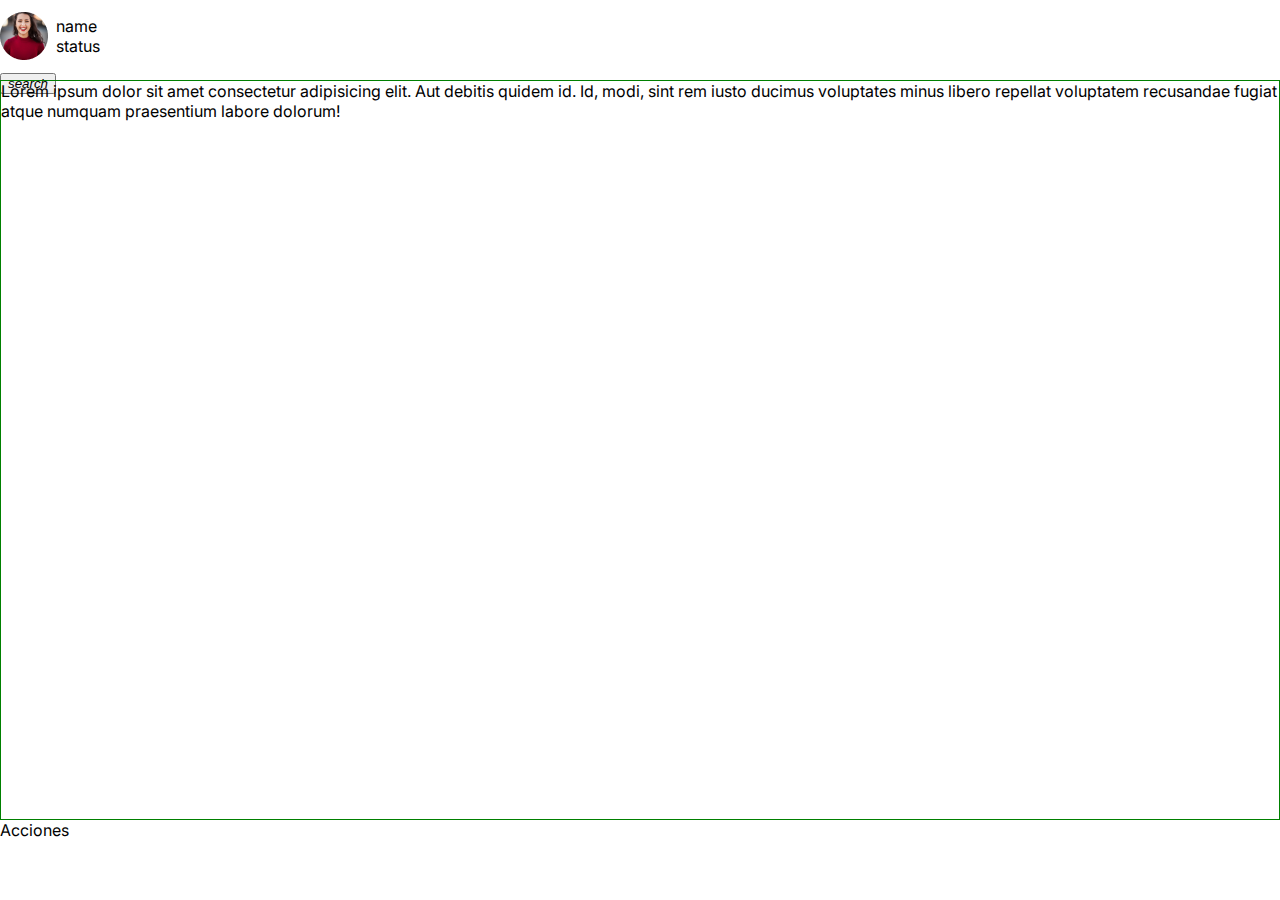
==== index.html @ f275841e "Iniciamos el proyecto de wpp web" ====
<!DOCTYPE html>
<html lang="es">
<head>
    <meta charset="UTF-8">
    <meta http-equiv="X-UA-Compatible" content="IE=edge">
    <meta name="viewport" content="width=device-width, initial-scale=1.0">
    <title>WhatsApp</title>
    <link rel="preconnect" href="https://fonts.googleapis.com">
<link rel="preconnect" href="https://fonts.gstatic.com" crossorigin>
<link href="https://fonts.googleapis.com/css2?family=Inter:wght@400;700&display=swap" rel="stylesheet">
    <link rel="stylesheet" href="./css/index.css">
</head>
<body>
    <div class="chat">
        <header class="header">
            <div class="user">
                <img src="./images/josefa.png" width="48" height="48" alt="Foto de perfil de Josefa">
                <p>
                    <span>name</span>
                    <span>status</span>
                </p>
            </div>
            <button class="button">
                <i>search</i>
            </button>
        </header>
        <div class="messages">
            Lorem ipsum dolor sit amet consectetur adipisicing elit. Aut debitis quidem id. Id, modi, sint rem iusto ducimus voluptates minus libero repellat voluptatem recusandae fugiat atque numquam praesentium labore dolorum!
        </div>
        <div class="actions">
            Acciones
        </div>
    </div>
</body>
</html>
---- css/index.css ----
@import './chat.css';
@import './messages.css';
@import './actions.css';


:root{
    --headerSize: 80px;
    --actionsSize: 80px;
    font-size: 16px;
}

body{
    margin: 0;
    font-family: 'inter', sans-serif;
}
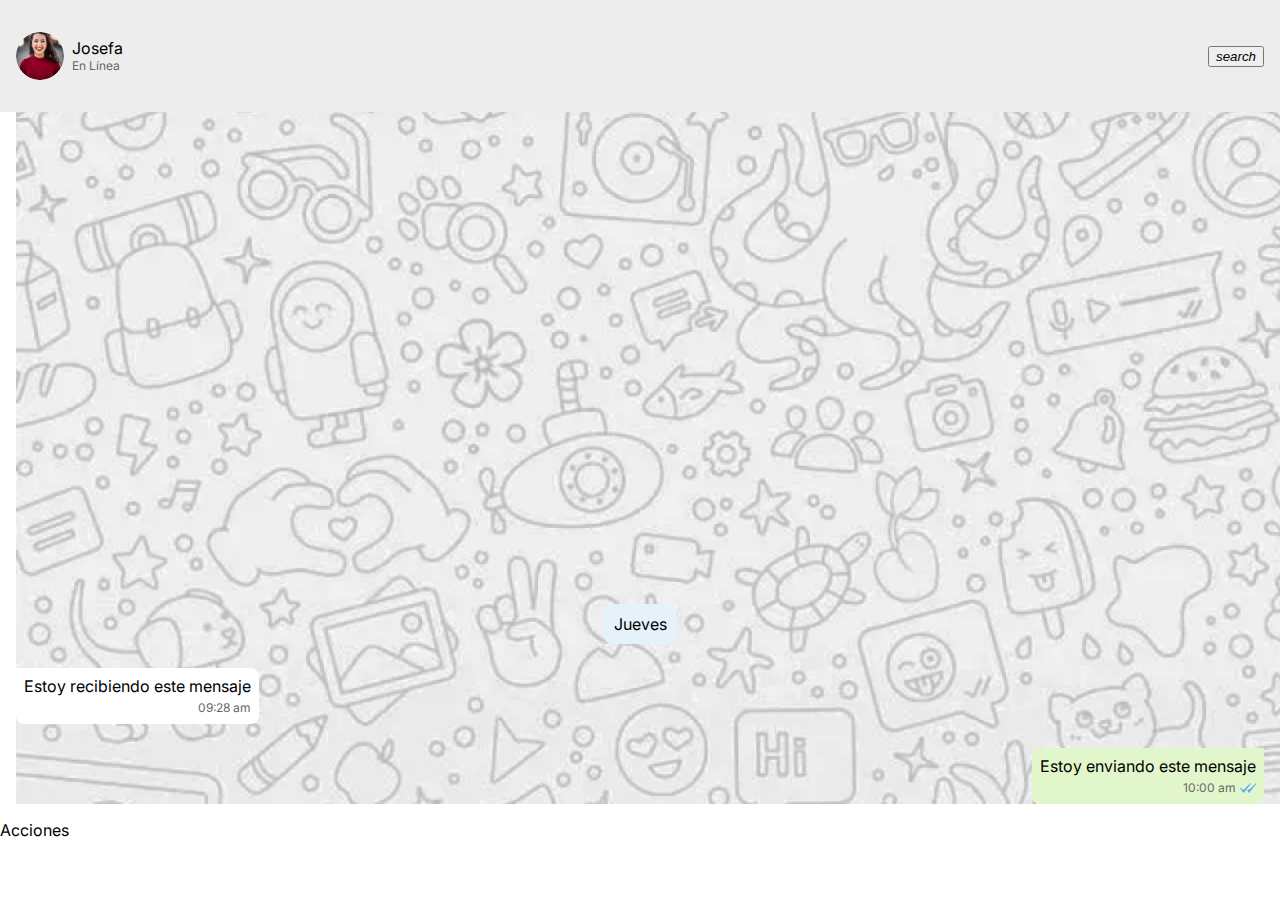
==== commit e8b19fc4: "Dimos estilos a el apartado del chat" ====
--- a/index.html
+++ b/index.html
@@ -13,19 +13,43 @@
 <body>
     <div class="chat">
         <header class="header">
-            <div class="user">
-                <img src="./images/josefa.png" width="48" height="48" alt="Foto de perfil de Josefa">
-                <p>
-                    <span>name</span>
-                    <span>status</span>
-                </p>
+            <div class="header-primary">
+                <div class="user">
+                    <img src="./images/josefa.png" width="48" height="48" alt="Foto de perfil de Josefa">
+                    <p>
+                        <span class="user-name">Josefa</span>
+                        <span class="user-status">En Línea</span>
+                    </p>
+                </div>
             </div>
-            <button class="button">
-                <i>search</i>
-            </button>
+            <div class="header-secondary">
+                <button class="button">
+                    <i>search</i>
+                </button>
+            </div>
         </header>
-        <div class="messages">
-            Lorem ipsum dolor sit amet consectetur adipisicing elit. Aut debitis quidem id. Id, modi, sint rem iusto ducimus voluptates minus libero repellat voluptatem recusandae fugiat atque numquam praesentium labore dolorum!
+        <div class="message-list">
+            <img src="./images/background-message-list.png" class="bg-image" alt="imagen de fodo">
+            <div class="message is-sender">
+                <div class="message-body">
+                    <p class="message-text">Estoy enviando este mensaje</p>
+                </div>
+                <div class="message-details">
+                    <span class="message-date">10:00 am</span>
+                    <span class="message-status is-dobleCheck"></span>
+                </div>
+            </div>
+            <div class="message is-receiver">
+                <div class="message-body">
+                    <p class="message-text">Estoy recibiendo este mensaje</p>
+                </div>
+                <div class="message-details">
+                    <span class="message-date">09:28 am</span>
+                </div>
+            </div>
+            <div class="date">
+                Jueves
+            </div>
         </div>
         <div class="actions">
             Acciones
--- a/css/index.css
+++ b/css/index.css
@@ -1,14 +1,32 @@
 @import './chat.css';
-@import './messages.css';
+@import './header.css';
+@import './user.css';
+@import './message-list.css';
 @import './actions.css';
-
 
 :root{
     --headerSize: 80px;
     --actionsSize: 80px;
     font-size: 16px;
-}
-
+    --black: #000000; 
+    --grey10: #666667; 
+    --grey20: #f2f2f2; 
+    --grey30: #f6f6f6; 
+    --grey40: #ededed; 
+    --white: #ffffff; 
+    --green10: #e1f7cb; 
+    --green20: #56bca6; 
+    --green30: #429488; 
+    --blue: #5cb3f0; 
+    --red: #ff4a4a; 
+    --body-16regular: 400 1rem/1.25rem Inter; 
+    --body-16bold: 700 1rem/1.25rem Inter; 
+    --body-14regular: 400 0.875rem/1.125rem Inter; 
+    --body-14regular_u: 500 0.875rem/1.25rem Inter; 
+    --caption-12bold: 700 0.75rem/1rem Inter; 
+    --caption-12regular: 400 0.75rem/1rem Inter; 
+    --caption-12regular_u: 400 0.75rem/1.25rem Inter; 
+    }
 body{
     margin: 0;
     font-family: 'inter', sans-serif;
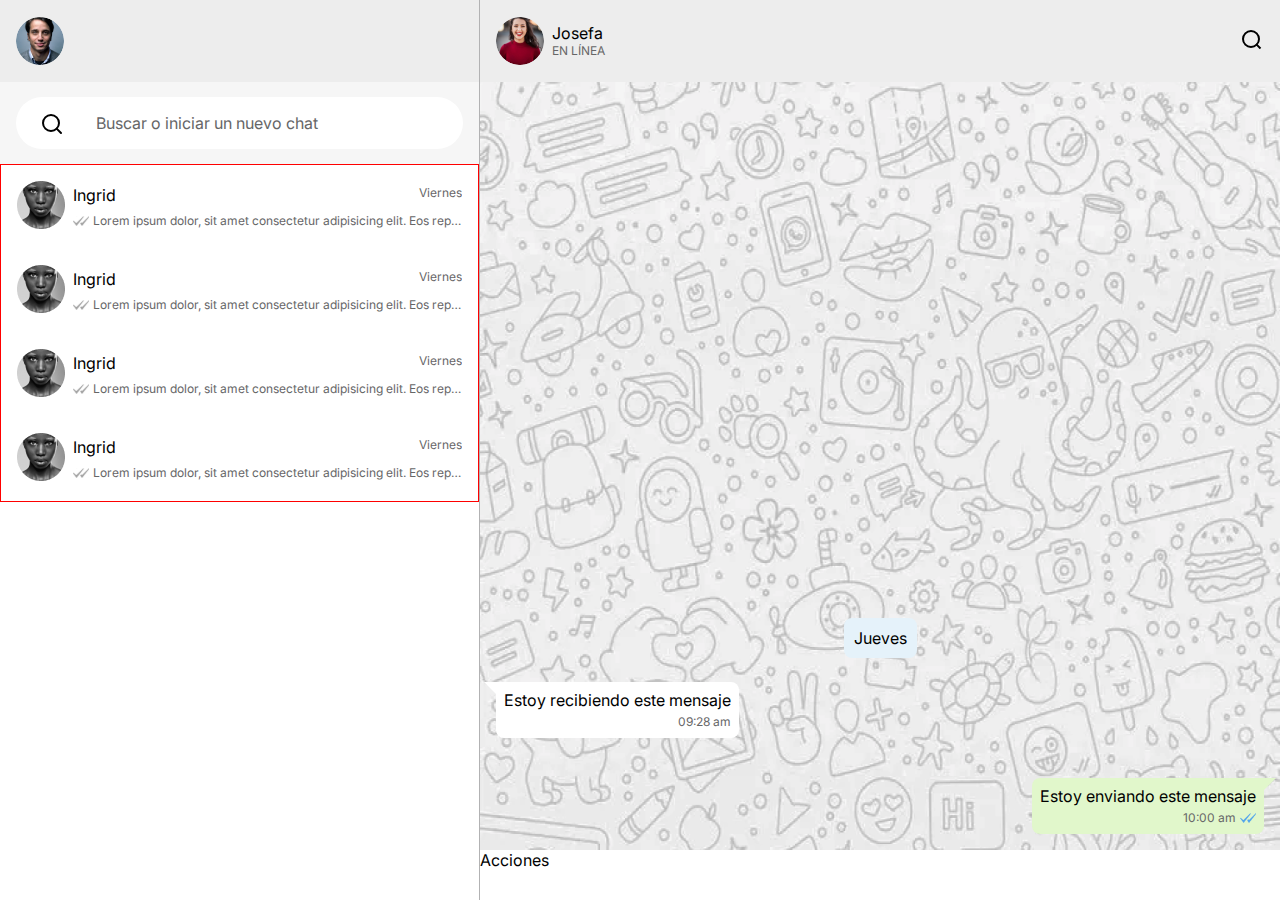
==== commit 95509350: "Creamos el sidebar y le dimos estilos" ====
--- a/index.html
+++ b/index.html
@@ -11,48 +11,141 @@
     <link rel="stylesheet" href="./css/index.css">
 </head>
 <body>
-    <div class="chat">
-        <header class="header">
-            <div class="header-primary">
-                <div class="user">
-                    <img src="./images/josefa.png" width="48" height="48" alt="Foto de perfil de Josefa">
-                    <p>
-                        <span class="user-name">Josefa</span>
-                        <span class="user-status">En Línea</span>
-                    </p>
+    <div class="layout">
+        <div class="sidebar">
+            <div class="header">
+                <div class="header-primary">
+                    <div class="user">
+                        <img src="./images/profile-photo.png" alt="Foto de perfil del usuario">
+                    </div>
                 </div>
             </div>
-            <div class="header-secondary">
-                <button class="button">
-                    <i>search</i>
-                </button>
+
+            <div class="search">
+                <form class="searcher" action="" role="search" aria-label="Buscar en la lista de chats">
+                    <button class="button">
+                        <img class="icon-search" src="./icons/search.svg" aria-hidden="true" alt="icono del buscador">
+                        <!-- <i class="icon-search" aria-hidden="true">Search</i> -->
+                    </button>
+                        <input type="search" placeholder="Buscar o iniciar un nuevo chat">
+                </form>
             </div>
-        </header>
-        <div class="message-list">
-            <img src="./images/background-message-list.png" class="bg-image" alt="imagen de fodo">
-            <div class="message is-sender">
-                <div class="message-body">
-                    <p class="message-text">Estoy enviando este mensaje</p>
+
+            <div class="chat-list">
+                <div class="sidebarChat">
+                    <div class="sidebarChat-img">
+                        <img src="./images/ingrid.png" alt="Foto de perfil de ingrid">
+                    </div>
+                    <div class="sidebarChat-text">
+                        <div class="sidebarChat-user">
+                            <span class="user-name">Ingrid</span>
+                            <span class="user-status">Viernes</span>
+                        </div>
+                        <div class="sidebarChat-message">
+                            <img src="./images/non-doble-check.svg" alt="">
+                            <span class="user-status">Lorem ipsum dolor, sit amet consectetur adipisicing elit. Eos repudiandae aspernatur iure reiciendis, dicta laudantium voluptatibus totam dolore delectus iusto ut suscipit corporis officia placeat! Aperiam commodi expedita doloribus sint.</span>
+                        </div>
+                    </div>
                 </div>
-                <div class="message-details">
-                    <span class="message-date">10:00 am</span>
-                    <span class="message-status is-dobleCheck"></span>
+
+                <div class="sidebarChat">
+                    <div class="sidebarChat-img">
+                        <img src="./images/ingrid.png" alt="Foto de perfil de ingrid">
+                    </div>
+                    <div class="sidebarChat-text">
+                        <div class="sidebarChat-user">
+                            <span class="user-name">Ingrid</span>
+                            <span class="user-status">Viernes</span>
+                        </div>
+                        <div class="sidebarChat-message">
+                            <img src="./images/non-doble-check.svg" alt="">
+                            <span class="user-status">Lorem ipsum dolor, sit amet consectetur adipisicing elit. Eos repudiandae aspernatur iure reiciendis, dicta laudantium voluptatibus totam dolore delectus iusto ut suscipit corporis officia placeat! Aperiam commodi expedita doloribus sint.</span>
+                        </div>
+                    </div>
+                </div>
+
+                <div class="sidebarChat">
+                    <div class="sidebarChat-img">
+                        <img src="./images/ingrid.png" alt="Foto de perfil de ingrid">
+                    </div>
+                    <div class="sidebarChat-text">
+                        <div class="sidebarChat-user">
+                            <span class="user-name">Ingrid</span>
+                            <span class="user-status">Viernes</span>
+                        </div>
+                        <div class="sidebarChat-message">
+                            <img src="./images/non-doble-check.svg" alt="">
+                            <span class="user-status">Lorem ipsum dolor, sit amet consectetur adipisicing elit. Eos repudiandae aspernatur iure reiciendis, dicta laudantium voluptatibus totam dolore delectus iusto ut suscipit corporis officia placeat! Aperiam commodi expedita doloribus sint.</span>
+                        </div>
+                    </div>
+                </div>
+
+                <div class="sidebarChat">
+                    <div class="sidebarChat-img">
+                        <img src="./images/ingrid.png" alt="Foto de perfil de ingrid">
+                    </div>
+                    <div class="sidebarChat-text">
+                        <div class="sidebarChat-user">
+                            <span class="user-name">Ingrid</span>
+                            <span class="user-status">Viernes</span>
+                        </div>
+                        <div class="sidebarChat-message">
+                            <img src="./images/non-doble-check.svg" alt="">
+                            <span class="user-status">Lorem ipsum dolor, sit amet consectetur adipisicing elit. Eos repudiandae aspernatur iure reiciendis, dicta laudantium voluptatibus totam dolore delectus iusto ut suscipit corporis officia placeat! Aperiam commodi expedita doloribus sint.</span>
+                        </div>
+                    </div>
+                </div>
+
+            </div>
+
+        </div>
+
+
+        <div class="chat">
+            <header class="header">
+                <div class="header-primary">
+                    <div class="user">
+                        <img src="./images/josefa.png" width="48" height="48" alt="Foto de perfil de Josefa">
+                        <p>
+                            <span class="user-name">Josefa</span>
+                            <span class="user-status">En Línea</span>
+                        </p>
+                    </div>
+                </div>
+                <div class="header-secondary">
+                    <button class="button" aria-label="Buscar en los mensajes de este chat">
+                        <img class="icon-search" src="./icons/search.svg" aria-hidden="true" alt="icono del buscador">
+
+                        <!-- <i>search</i> -->
+                    </button>
+                </div>
+            </header>
+            <div class="message-list">
+                <img src="./images/background-message-list.png" class="bg-image" alt="imagen de fodo">
+                <div class="message is-sender">
+                    <div class="message-body">
+                        <p class="message-text">Estoy enviando este mensaje</p>
+                    </div>
+                    <div class="message-details">
+                        <span class="message-date">10:00 am</span>
+                        <span class="message-status is-dobleCheck"></span>
+                    </div>
+                </div>
+                <div class="message is-receiver">
+                    <div class="message-body">
+                        <p class="message-text">Estoy recibiendo este mensaje</p>
+                    </div>
+                    <div class="message-details">
+                        <span class="message-date">09:28 am</span>
+                    </div>
+                </div>
+                <div class="date">
+                    Jueves
                 </div>
             </div>
-            <div class="message is-receiver">
-                <div class="message-body">
-                    <p class="message-text">Estoy recibiendo este mensaje</p>
-                </div>
-                <div class="message-details">
-                    <span class="message-date">09:28 am</span>
-                </div>
+            <div class="actions">
+                Acciones
             </div>
-            <div class="date">
-                Jueves
-            </div>
-        </div>
-        <div class="actions">
-            Acciones
         </div>
     </div>
 </body>
--- a/css/index.css
+++ b/css/index.css
@@ -1,12 +1,15 @@
+@import './layout.css';
+@import './sidebar.css';
 @import './chat.css';
 @import './header.css';
 @import './user.css';
 @import './message-list.css';
 @import './actions.css';
+@import './buttons.css';
 
 :root{
-    --headerSize: 80px;
-    --actionsSize: 80px;
+    --headerSize: 50px;
+    --actionsSize: 50px;
     font-size: 16px;
     --black: #000000; 
     --grey10: #666667; 
@@ -27,10 +30,15 @@
     --caption-12regular: 400 0.75rem/1rem Inter; 
     --caption-12regular_u: 400 0.75rem/1.25rem Inter; 
     }
+
 body{
     margin: 0;
     font-family: 'inter', sans-serif;
+    min-block-size: 100vh;
 }
 
 
 
+/* *{
+    border: 1px solid red;
+} */
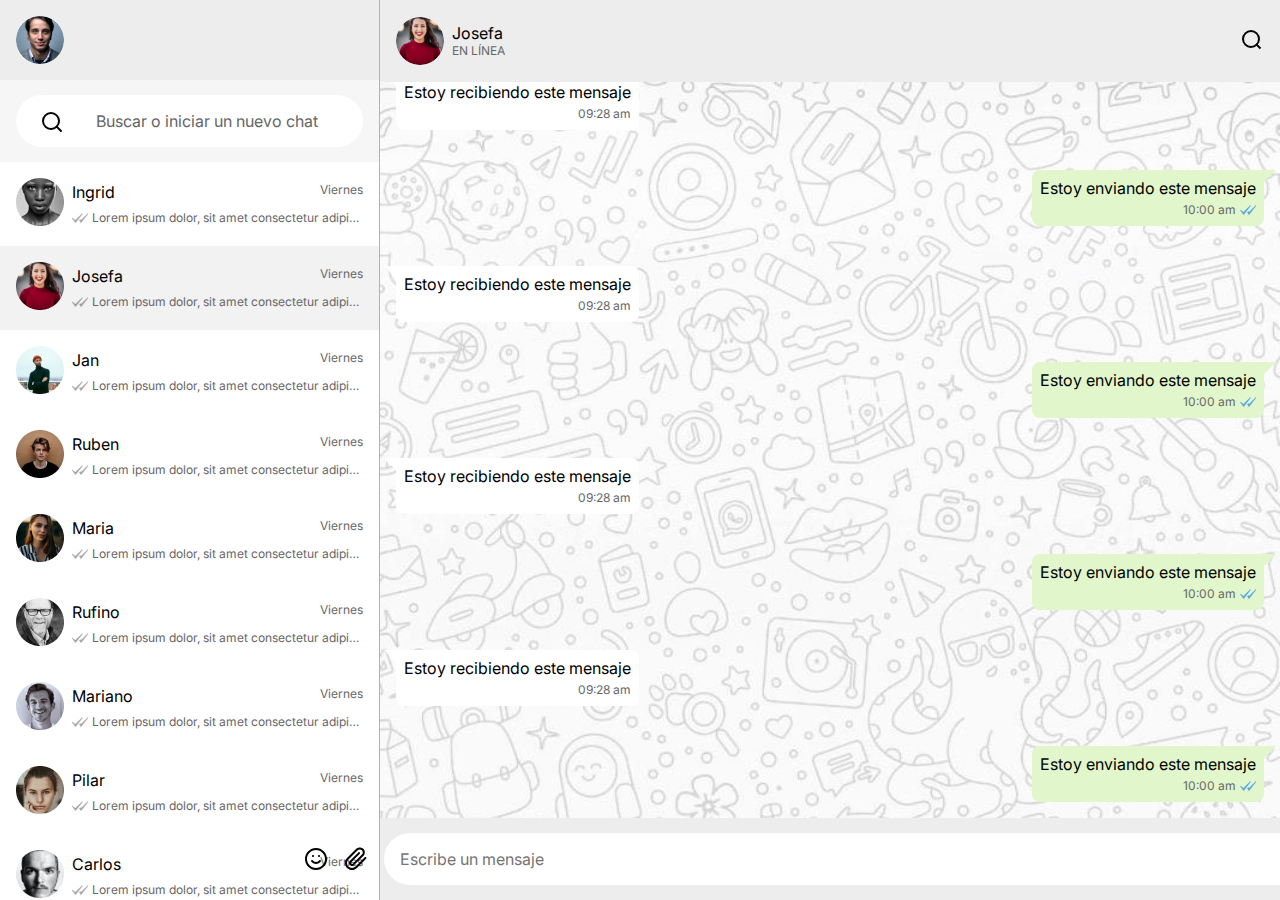
==== commit fddc39cc: "Finalizamos el sidebar y empezamos a ultimar detalles del chat" ====
--- a/index.html
+++ b/index.html
@@ -34,7 +34,7 @@
             <div class="chat-list">
                 <div class="sidebarChat">
                     <div class="sidebarChat-img">
-                        <img src="./images/ingrid.png" alt="Foto de perfil de ingrid">
+                        <img src="./images/ingrid.png" height="48" width="48" alt="Foto de perfil de ingrid">
                     </div>
                     <div class="sidebarChat-text">
                         <div class="sidebarChat-user">
@@ -48,53 +48,151 @@
                     </div>
                 </div>
 
-                <div class="sidebarChat">
-                    <div class="sidebarChat-img">
-                        <img src="./images/ingrid.png" alt="Foto de perfil de ingrid">
-                    </div>
-                    <div class="sidebarChat-text">
-                        <div class="sidebarChat-user">
-                            <span class="user-name">Ingrid</span>
-                            <span class="user-status">Viernes</span>
-                        </div>
-                        <div class="sidebarChat-message">
-                            <img src="./images/non-doble-check.svg" alt="">
-                            <span class="user-status">Lorem ipsum dolor, sit amet consectetur adipisicing elit. Eos repudiandae aspernatur iure reiciendis, dicta laudantium voluptatibus totam dolore delectus iusto ut suscipit corporis officia placeat! Aperiam commodi expedita doloribus sint.</span>
-                        </div>
-                    </div>
-                </div>
-
-                <div class="sidebarChat">
-                    <div class="sidebarChat-img">
-                        <img src="./images/ingrid.png" alt="Foto de perfil de ingrid">
-                    </div>
-                    <div class="sidebarChat-text">
-                        <div class="sidebarChat-user">
-                            <span class="user-name">Ingrid</span>
-                            <span class="user-status">Viernes</span>
-                        </div>
-                        <div class="sidebarChat-message">
-                            <img src="./images/non-doble-check.svg" alt="">
-                            <span class="user-status">Lorem ipsum dolor, sit amet consectetur adipisicing elit. Eos repudiandae aspernatur iure reiciendis, dicta laudantium voluptatibus totam dolore delectus iusto ut suscipit corporis officia placeat! Aperiam commodi expedita doloribus sint.</span>
-                        </div>
-                    </div>
-                </div>
-
-                <div class="sidebarChat">
-                    <div class="sidebarChat-img">
-                        <img src="./images/ingrid.png" alt="Foto de perfil de ingrid">
-                    </div>
-                    <div class="sidebarChat-text">
-                        <div class="sidebarChat-user">
-                            <span class="user-name">Ingrid</span>
-                            <span class="user-status">Viernes</span>
-                        </div>
-                        <div class="sidebarChat-message">
-                            <img src="./images/non-doble-check.svg" alt="">
-                            <span class="user-status">Lorem ipsum dolor, sit amet consectetur adipisicing elit. Eos repudiandae aspernatur iure reiciendis, dicta laudantium voluptatibus totam dolore delectus iusto ut suscipit corporis officia placeat! Aperiam commodi expedita doloribus sint.</span>
-                        </div>
-                    </div>
-                </div>
+                <div class="sidebarChat  is-active">
+                    <div class="sidebarChat-img">
+                        <img src="./images/josefa.png" height="48" width="48" alt="Foto de perfil de Josefa">
+                    </div>
+                    <div class="sidebarChat-text">
+                        <div class="sidebarChat-user">
+                            <span class="user-name">Josefa</span>
+                            <span class="user-status">Viernes</span>
+                        </div>
+                        <div class="sidebarChat-message">
+                            <img src="./images/non-doble-check.svg" alt="">
+                            <span class="user-status">Lorem ipsum dolor, sit amet consectetur adipisicing elit. Eos repudiandae aspernatur iure reiciendis, dicta laudantium voluptatibus totam dolore delectus iusto ut suscipit corporis officia placeat! Aperiam commodi expedita doloribus sint.</span>
+                        </div>
+                    </div>
+                </div>
+
+                <div class="sidebarChat">
+                    <div class="sidebarChat-img">
+                        <img src="./images/jan.png" height="48" width="48" alt="Foto de perfil de Jan">
+                    </div>
+                    <div class="sidebarChat-text">
+                        <div class="sidebarChat-user">
+                            <span class="user-name">Jan</span>
+                            <span class="user-status">Viernes</span>
+                        </div>
+                        <div class="sidebarChat-message">
+                            <img src="./images/non-doble-check.svg" alt="">
+                            <span class="user-status">Lorem ipsum dolor, sit amet consectetur adipisicing elit. Eos repudiandae aspernatur iure reiciendis, dicta laudantium voluptatibus totam dolore delectus iusto ut suscipit corporis officia placeat! Aperiam commodi expedita doloribus sint.</span>
+                        </div>
+                    </div>
+                </div>
+
+                <div class="sidebarChat">
+                    <div class="sidebarChat-img">
+                        <img src="./images/ruben.png" height="48" width="48" alt="Foto de perfil de Ruben">
+                    </div>
+                    <div class="sidebarChat-text">
+                        <div class="sidebarChat-user">
+                            <span class="user-name">Ruben</span>
+                            <span class="user-status">Viernes</span>
+                        </div>
+                        <div class="sidebarChat-message">
+                            <img src="./images/non-doble-check.svg" alt="">
+                            <span class="user-status">Lorem ipsum dolor, sit amet consectetur adipisicing elit. Eos repudiandae aspernatur iure reiciendis, dicta laudantium voluptatibus totam dolore delectus iusto ut suscipit corporis officia placeat! Aperiam commodi expedita doloribus sint.</span>
+                        </div>
+                    </div>
+                </div>
+
+                <div class="sidebarChat">
+                    <div class="sidebarChat-img">
+                        <img src="./images/maria.png" height="48" width="48" alt="Foto de perfil de Maria">
+                    </div>
+                    <div class="sidebarChat-text">
+                        <div class="sidebarChat-user">
+                            <span class="user-name">Maria</span>
+                            <span class="user-status">Viernes</span>
+                        </div>
+                        <div class="sidebarChat-message">
+                            <img src="./images/non-doble-check.svg" alt="">
+                            <span class="user-status">Lorem ipsum dolor, sit amet consectetur adipisicing elit. Eos repudiandae aspernatur iure reiciendis, dicta laudantium voluptatibus totam dolore delectus iusto ut suscipit corporis officia placeat! Aperiam commodi expedita doloribus sint.</span>
+                        </div>
+                    </div>
+                </div>
+
+                <div class="sidebarChat">
+                    <div class="sidebarChat-img">
+                        <img src="./images/rufino.png" height="48" width="48" alt="Foto de perfil de Rufino">
+                    </div>
+                    <div class="sidebarChat-text">
+                        <div class="sidebarChat-user">
+                            <span class="user-name">Rufino</span>
+                            <span class="user-status">Viernes</span>
+                        </div>
+                        <div class="sidebarChat-message">
+                            <img src="./images/non-doble-check.svg" alt="">
+                            <span class="user-status">Lorem ipsum dolor, sit amet consectetur adipisicing elit. Eos repudiandae aspernatur iure reiciendis, dicta laudantium voluptatibus totam dolore delectus iusto ut suscipit corporis officia placeat! Aperiam commodi expedita doloribus sint.</span>
+                        </div>
+                    </div>
+                </div>
+
+                <div class="sidebarChat">
+                    <div class="sidebarChat-img">
+                        <img src="./images/mariano.png" height="48" width="48" alt="Foto de perfil de Mariano">
+                    </div>
+                    <div class="sidebarChat-text">
+                        <div class="sidebarChat-user">
+                            <span class="user-name">Mariano</span>
+                            <span class="user-status">Viernes</span>
+                        </div>
+                        <div class="sidebarChat-message">
+                            <img src="./images/non-doble-check.svg" alt="">
+                            <span class="user-status">Lorem ipsum dolor, sit amet consectetur adipisicing elit. Eos repudiandae aspernatur iure reiciendis, dicta laudantium voluptatibus totam dolore delectus iusto ut suscipit corporis officia placeat! Aperiam commodi expedita doloribus sint.</span>
+                        </div>
+                    </div>
+                </div>
+
+                <div class="sidebarChat">
+                    <div class="sidebarChat-img">
+                        <img src="./images/pilar.png" height="48" width="48" alt="Foto de perfil de Pilar">
+                    </div>
+                    <div class="sidebarChat-text">
+                        <div class="sidebarChat-user">
+                            <span class="user-name">Pilar</span>
+                            <span class="user-status">Viernes</span>
+                        </div>
+                        <div class="sidebarChat-message">
+                            <img src="./images/non-doble-check.svg" alt="">
+                            <span class="user-status">Lorem ipsum dolor, sit amet consectetur adipisicing elit. Eos repudiandae aspernatur iure reiciendis, dicta laudantium voluptatibus totam dolore delectus iusto ut suscipit corporis officia placeat! Aperiam commodi expedita doloribus sint.</span>
+                        </div>
+                    </div>
+                </div>
+
+                <div class="sidebarChat">
+                    <div class="sidebarChat-img">
+                        <img src="./images/carlos.png" height="48" width="48" alt="Foto de perfil de Carlos">
+                    </div>
+                    <div class="sidebarChat-text">
+                        <div class="sidebarChat-user">
+                            <span class="user-name">Carlos</span>
+                            <span class="user-status">Viernes</span>
+                        </div>
+                        <div class="sidebarChat-message">
+                            <img src="./images/non-doble-check.svg" alt="">
+                            <span class="user-status">Lorem ipsum dolor, sit amet consectetur adipisicing elit. Eos repudiandae aspernatur iure reiciendis, dicta laudantium voluptatibus totam dolore delectus iusto ut suscipit corporis officia placeat! Aperiam commodi expedita doloribus sint.</span>
+                        </div>
+                    </div>
+                </div>
+
+                <div class="sidebarChat">
+                    <div class="sidebarChat-img">
+                        <img class="mauricioImg" src="./images/cv-image.jpg" height="48" width="48" alt="Foto de perfil de Mauricio">
+                    </div>
+                    <div class="sidebarChat-text">
+                        <div class="sidebarChat-user">
+                            <span class="user-name">Mauricio</span>
+                            <span class="user-status">Viernes</span>
+                        </div>
+                        <div class="sidebarChat-message">
+                            <img src="./images/non-doble-check.svg" alt="">
+                            <span class="user-status">Lorem ipsum dolor, sit amet consectetur adipisicing elit. Eos repudiandae aspernatur iure reiciendis, dicta laudantium voluptatibus totam dolore delectus iusto ut suscipit corporis officia placeat! Aperiam commodi expedita doloribus sint.</span>
+                        </div>
+                    </div>
+                </div>
+
+
 
             </div>
 
@@ -121,7 +219,80 @@
                 </div>
             </header>
             <div class="message-list">
-                <img src="./images/background-message-list.png" class="bg-image" alt="imagen de fodo">
+
+                <div class="message is-sender">
+                    <div class="message-body">
+                        <p class="message-text">Estoy enviando este mensaje</p>
+                    </div>
+                    <div class="message-details">
+                        <span class="message-date">10:00 am</span>
+                        <span class="message-status is-dobleCheck"></span>
+                    </div>
+                </div>
+                <div class="message is-receiver">
+                    <div class="message-body">
+                        <p class="message-text">Estoy recibiendo este mensaje</p>
+                    </div>
+                    <div class="message-details">
+                        <span class="message-date">09:28 am</span>
+                    </div>
+                </div>
+
+                <div class="message is-sender">
+                    <div class="message-body">
+                        <p class="message-text">Estoy enviando este mensaje</p>
+                    </div>
+                    <div class="message-details">
+                        <span class="message-date">10:00 am</span>
+                        <span class="message-status is-dobleCheck"></span>
+                    </div>
+                </div>
+                <div class="message is-receiver">
+                    <div class="message-body">
+                        <p class="message-text">Estoy recibiendo este mensaje</p>
+                    </div>
+                    <div class="message-details">
+                        <span class="message-date">09:28 am</span>
+                    </div>
+                </div>
+
+                <div class="message is-sender">
+                    <div class="message-body">
+                        <p class="message-text">Estoy enviando este mensaje</p>
+                    </div>
+                    <div class="message-details">
+                        <span class="message-date">10:00 am</span>
+                        <span class="message-status is-dobleCheck"></span>
+                    </div>
+                </div>
+                <div class="message is-receiver">
+                    <div class="message-body">
+                        <p class="message-text">Estoy recibiendo este mensaje</p>
+                    </div>
+                    <div class="message-details">
+                        <span class="message-date">09:28 am</span>
+                    </div>
+                </div>
+
+                <div class="message is-sender">
+                    <div class="message-body">
+                        <p class="message-text">Estoy enviando este mensaje</p>
+                    </div>
+                    <div class="message-details">
+                        <span class="message-date">10:00 am</span>
+                        <span class="message-status is-dobleCheck"></span>
+                    </div>
+                </div>
+                <div class="message is-receiver">
+                    <div class="message-body">
+                        <p class="message-text">Estoy recibiendo este mensaje</p>
+                    </div>
+                    <div class="message-details">
+                        <span class="message-date">09:28 am</span>
+                    </div>
+                </div>
+
+
                 <div class="message is-sender">
                     <div class="message-body">
                         <p class="message-text">Estoy enviando este mensaje</p>
@@ -144,7 +315,26 @@
                 </div>
             </div>
             <div class="actions">
-                Acciones
+                <div class="emoji">
+                    <button class="button">
+                        <img src="./icons/smile.svg" alt="">
+                    </button>
+                </div>
+                <div class="paperclip">
+                    <button class="button">
+                        <img src="./icons/paperclip.svg" alt="">
+                    </button>
+                </div>
+                <div class="input">
+                    <form action="" aria-label="Ingresar mensaje">
+                        <input type="text" name="ingresar mensaje" placeholder="Escribe un mensaje">
+                    </form>
+                </div>
+                <div class="mic">
+                    <button class="button">
+                        <img src="./icons/mic.svg" alt="">
+                    </button>
+                </div>
             </div>
         </div>
     </div>
--- a/css/index.css
+++ b/css/index.css
@@ -13,6 +13,7 @@
     font-size: 16px;
     --black: #000000; 
     --grey10: #666667; 
+    --grey15: rgba(210, 210, 210, .7); 
     --grey20: #f2f2f2; 
     --grey30: #f6f6f6; 
     --grey40: #ededed; 
@@ -37,6 +38,19 @@
     min-block-size: 100vh;
 }
 
+::-webkit-scrollbar{
+    background-color: transparent;
+    inline-size: .5rem;
+}
+
+::-webkit-scrollbar-button{
+    display: none;
+}
+
+::-webkit-scrollbar-thumb{
+    background-color: var(--grey15);
+    opacity: 1;
+}
 
 
 /* *{
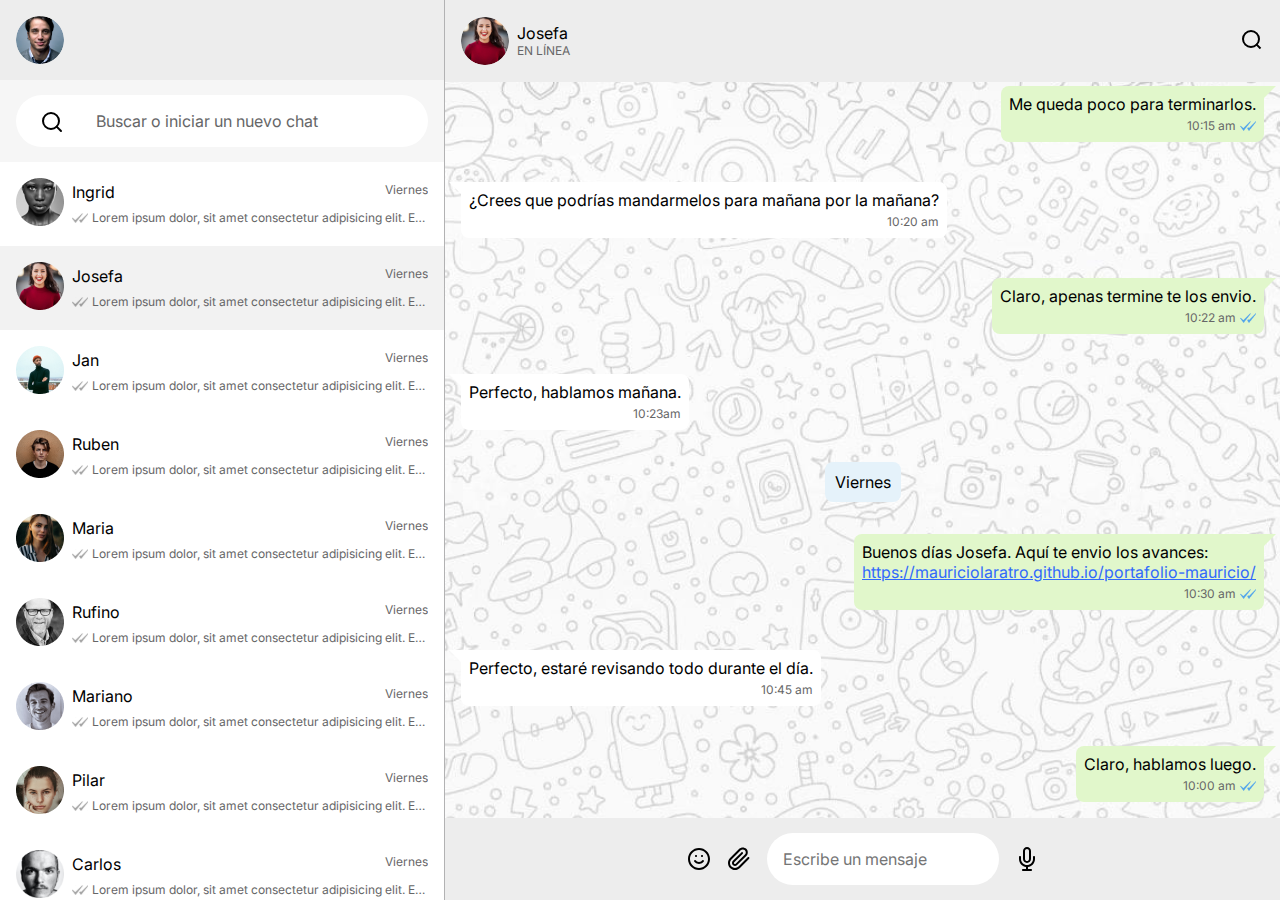
==== commit fb073f47: "Terminamos de dar estilos a los mensajes" ====
--- a/index.html
+++ b/index.html
@@ -222,7 +222,7 @@
 
                 <div class="message is-sender">
                     <div class="message-body">
-                        <p class="message-text">Estoy enviando este mensaje</p>
+                        <p class="message-text">Claro, hablamos luego.</p>
                     </div>
                     <div class="message-details">
                         <span class="message-date">10:00 am</span>
@@ -231,16 +231,75 @@
                 </div>
                 <div class="message is-receiver">
                     <div class="message-body">
-                        <p class="message-text">Estoy recibiendo este mensaje</p>
-                    </div>
-                    <div class="message-details">
-                        <span class="message-date">09:28 am</span>
-                    </div>
-                </div>
-
-                <div class="message is-sender">
-                    <div class="message-body">
-                        <p class="message-text">Estoy enviando este mensaje</p>
+                        <p class="message-text">Perfecto, estaré revisando todo durante el día.</p>
+                    </div>
+                    <div class="message-details">
+                        <span class="message-date">10:45 am</span>
+                    </div>
+                </div>
+
+                <div class="message is-sender">
+                    <div class="message-body">
+                        <p class="message-text">Buenos días Josefa. Aquí te envio los avances: <br> <a href="https://mauriciolaratro.github.io/portafolio-mauricio/">https://mauriciolaratro.github.io/portafolio-mauricio/</a></p>
+                    </div>
+                    <div class="message-details">
+                        <span class="message-date">10:30 am</span>
+                        <span class="message-status is-dobleCheck"></span>
+                    </div>
+                </div>
+                                
+                <div class="date">
+                    Viernes
+                </div>
+
+                <div class="message is-receiver">
+                    <div class="message-body">
+                        <p class="message-text">Perfecto, hablamos mañana.</p>
+                    </div>
+                    <div class="message-details">
+                        <span class="message-date">10:23am</span>
+                    </div>
+                </div>
+
+                <div class="message is-sender">
+                    <div class="message-body">
+                        <p class="message-text">Claro, apenas termine te los envio.</p>
+                    </div>
+                    <div class="message-details">
+                        <span class="message-date">10:22 am</span>
+                        <span class="message-status is-dobleCheck"></span>
+                    </div>
+                </div>
+                <div class="message is-receiver">
+                    <div class="message-body">
+                        <p class="message-text">¿Crees que podrías mandarmelos para mañana por la mañana?</p>
+                    </div>
+                    <div class="message-details">
+                        <span class="message-date">10:20 am</span>
+                    </div>
+                </div>
+                <div class="message is-sender">
+                    <div class="message-body">
+                        <p class="message-text">Me queda poco para terminarlos.</p>
+                    </div>
+                    <div class="message-details">
+                        <span class="message-date">10:15 am</span>
+                        <span class="message-status is-dobleCheck"></span>
+                    </div>
+                </div>
+                <div class="message is-receiver">
+                    <div class="message-body">
+                        <p class="message-text">Me alegro, bien también. <br> Te escribía para saber como vas con los avances.</p>
+                    </div>
+                    <div class="message-details">
+                        <span class="message-date">10:12 am</span>
+                    </div>
+                </div>
+
+
+                <div class="message is-sender">
+                    <div class="message-body">
+                        <p class="message-text">Hola Josefa, Bien ¿y tú?</p>
                     </div>
                     <div class="message-details">
                         <span class="message-date">10:00 am</span>
@@ -249,62 +308,7 @@
                 </div>
                 <div class="message is-receiver">
                     <div class="message-body">
-                        <p class="message-text">Estoy recibiendo este mensaje</p>
-                    </div>
-                    <div class="message-details">
-                        <span class="message-date">09:28 am</span>
-                    </div>
-                </div>
-
-                <div class="message is-sender">
-                    <div class="message-body">
-                        <p class="message-text">Estoy enviando este mensaje</p>
-                    </div>
-                    <div class="message-details">
-                        <span class="message-date">10:00 am</span>
-                        <span class="message-status is-dobleCheck"></span>
-                    </div>
-                </div>
-                <div class="message is-receiver">
-                    <div class="message-body">
-                        <p class="message-text">Estoy recibiendo este mensaje</p>
-                    </div>
-                    <div class="message-details">
-                        <span class="message-date">09:28 am</span>
-                    </div>
-                </div>
-
-                <div class="message is-sender">
-                    <div class="message-body">
-                        <p class="message-text">Estoy enviando este mensaje</p>
-                    </div>
-                    <div class="message-details">
-                        <span class="message-date">10:00 am</span>
-                        <span class="message-status is-dobleCheck"></span>
-                    </div>
-                </div>
-                <div class="message is-receiver">
-                    <div class="message-body">
-                        <p class="message-text">Estoy recibiendo este mensaje</p>
-                    </div>
-                    <div class="message-details">
-                        <span class="message-date">09:28 am</span>
-                    </div>
-                </div>
-
-
-                <div class="message is-sender">
-                    <div class="message-body">
-                        <p class="message-text">Estoy enviando este mensaje</p>
-                    </div>
-                    <div class="message-details">
-                        <span class="message-date">10:00 am</span>
-                        <span class="message-status is-dobleCheck"></span>
-                    </div>
-                </div>
-                <div class="message is-receiver">
-                    <div class="message-body">
-                        <p class="message-text">Estoy recibiendo este mensaje</p>
+                        <p class="message-text">Hola ¿Cómo estás?</p>
                     </div>
                     <div class="message-details">
                         <span class="message-date">09:28 am</span>
--- a/css/index.css
+++ b/css/index.css
@@ -56,3 +56,10 @@
 /* *{
     border: 1px solid red;
 } */
+
+
+/* @media screen and (min-width: 768px) {
+    :root{
+        font-size: 16px;
+    }
+} */